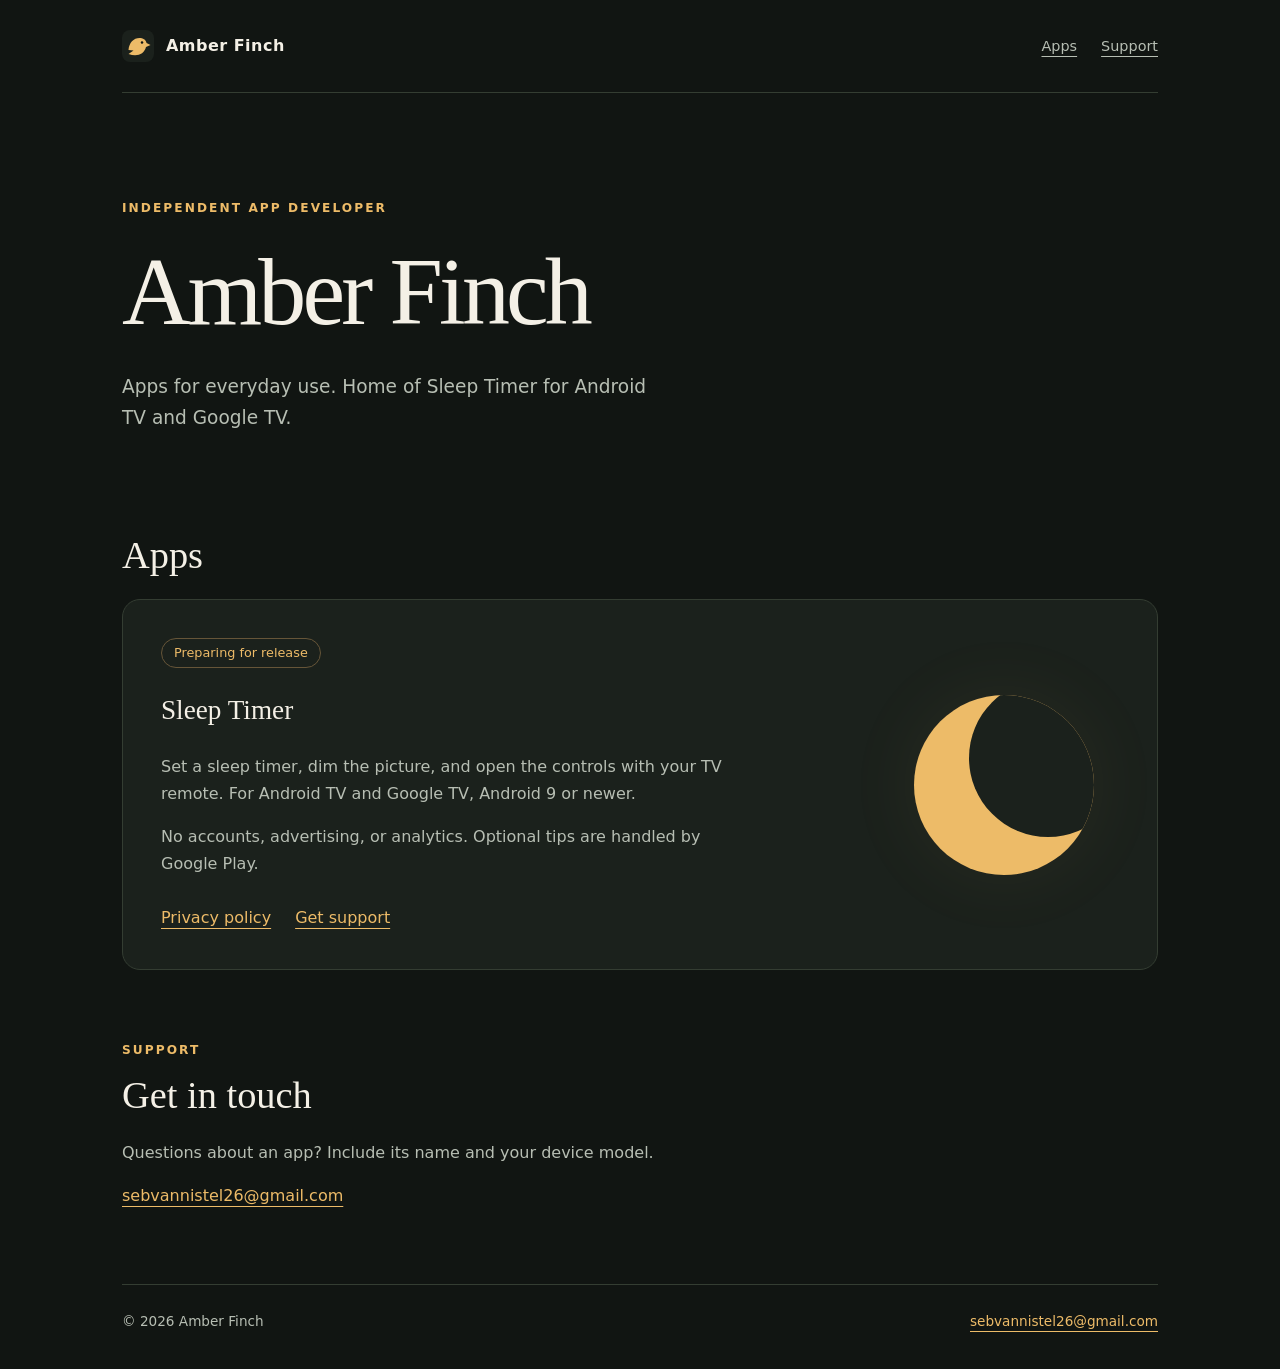
==== index.html @ c3c268f9 "Create Amber Finch website and Sleep Timer privacy policy" ====
<!doctype html>
<html lang="en"><head><meta charset="utf-8"><meta name="viewport" content="width=device-width, initial-scale=1"><title>Amber Finch — Independent apps</title><meta name="description" content="Amber Finch, independent app developer. Sleep Timer for Android TV and Google TV, privacy policies, and support."><meta name="theme-color" content="#111512"><link rel="icon" type="image/svg+xml" href="favicon.svg"><link rel="stylesheet" href="styles.css"></head>
<body><a class="skip" href="#main">Skip to content</a><div class="wrap"><header><a class="brand" href="index.html"><img src="favicon.svg" alt="" width="32" height="32">Amber Finch</a><nav aria-label="Main navigation"><a href="index.html#apps">Apps</a><a href="index.html#contact">Support</a></nav></header>
<main id="main"><section class="hero"><span class="eyebrow">Independent app developer</span><h1>Amber Finch</h1><p class="intro">Apps for everyday use. Home of Sleep Timer for Android TV and Google TV.</p></section><section id="apps" aria-labelledby="apps-title"><h2 id="apps-title">Apps</h2><article class="app"><div><span class="status">Preparing for release</span><h3>Sleep Timer</h3><p>Set a sleep timer, dim the picture, and open the controls with your TV remote. For Android TV and Google TV, Android 9 or newer.</p><p>No accounts, advertising, or analytics. Optional tips are handled by Google Play.</p><div class="links"><a href="sleep-timer/privacy/">Privacy policy</a><a href="mailto:sebvannistel26@gmail.com?subject=Sleep%20Timer%20support">Get support</a></div></div><div class="moon" aria-hidden="true"></div></article></section><section class="contact" id="contact"><span class="eyebrow">Support</span><h2>Get in touch</h2><p>Questions about an app? Include its name and your device model.</p><a href="mailto:sebvannistel26@gmail.com">sebvannistel26@gmail.com</a></section></main>
<footer><span>© 2026 Amber Finch</span><a href="mailto:sebvannistel26@gmail.com">sebvannistel26@gmail.com</a></footer></div></body></html>
---- styles.css ----
*{box-sizing:border-box} :root{color-scheme:dark;--bg:#111512;--panel:#1b211c;--ink:#f4f0e6;--muted:#b7beb3;--amber:#edbb68;--line:#343d32}html{scroll-behavior:smooth}body{margin:0;background:var(--bg);color:var(--ink);font-family:system-ui,-apple-system,BlinkMacSystemFont,"Segoe UI",sans-serif;line-height:1.7}a{color:var(--amber);text-underline-offset:5px}a:hover{color:#ffdc9b}a:focus-visible{outline:2px solid var(--amber);outline-offset:6px}.wrap{max-width:1100px;margin:auto;padding:0 32px}.skip{position:absolute;top:-90px;padding:10px;background:var(--panel)}.skip:focus{top:10px}header{display:flex;align-items:center;justify-content:space-between;gap:24px;padding:30px 0;border-bottom:1px solid var(--line)}.brand{color:var(--ink);text-decoration:none;display:flex;align-items:center;gap:12px;font-weight:600;letter-spacing:.03em}.brand img{width:32px;height:32px}nav{display:flex;gap:24px;font-size:.9rem}nav a{color:var(--muted)}.hero{padding:100px 0 70px;max-width:770px}.eyebrow{font-size:.76rem;letter-spacing:.17em;text-transform:uppercase;color:var(--amber);font-weight:600}h1,h2,h3{font-family:Georgia,"Times New Roman",serif;font-weight:400;line-height:1.12}h1{font-size:clamp(3.3rem,8vw,6rem);letter-spacing:-.04em;margin:18px 0 25px}h2{font-size:2.4rem;margin:12px 0 22px}h3{font-size:1.7rem}.intro{max-width:530px;font-size:1.16rem;color:var(--muted)}.app{border:1px solid var(--line);border-radius:18px;padding:38px;background:var(--panel);display:grid;grid-template-columns:1fr 230px;gap:36px;align-items:center}.app p{max-width:580px;color:var(--muted)}.status{display:inline-block;color:var(--amber);font-size:.8rem;border:1px solid #665538;border-radius:99px;padding:3px 12px}.links{display:flex;flex-wrap:wrap;gap:24px;margin-top:26px}.moon{width:180px;height:180px;border-radius:50%;margin:auto;background:var(--amber);box-shadow:0 0 80px #edbb6810;position:relative;overflow:hidden}.moon:after{content:"";position:absolute;width:158px;height:158px;border-radius:50%;background:var(--panel);left:55px;top:-16px}.contact{padding:65px 0 75px}.contact p{color:var(--muted)}footer{border-top:1px solid var(--line);padding:25px 0 35px;display:flex;justify-content:space-between;gap:20px;color:var(--muted);font-size:.85rem}.policy{max-width:780px;padding:65px 0 80px}.policy h1{font-size:clamp(2.8rem,6vw,4.2rem)}.policy h2{font-size:1.65rem;margin:42px 0 14px}.policy p{color:var(--muted)}.policy .meta{border-left:2px solid var(--amber);padding-left:20px;margin:30px 0}.policy .meta p{margin:4px 0}.policy strong{color:var(--ink)}@media(max-width:640px){.wrap{padding:0 22px}header{padding:22px 0}nav{gap:16px}.hero{padding:65px 0 45px}.app{grid-template-columns:1fr;padding:26px;gap:20px}.moon{width:110px;height:110px;margin:10px 0;grid-row:1}.moon:after{width:100px;height:100px;left:35px;top:-12px}footer{flex-direction:column;gap:6px}.contact a{overflow-wrap:anywhere}}
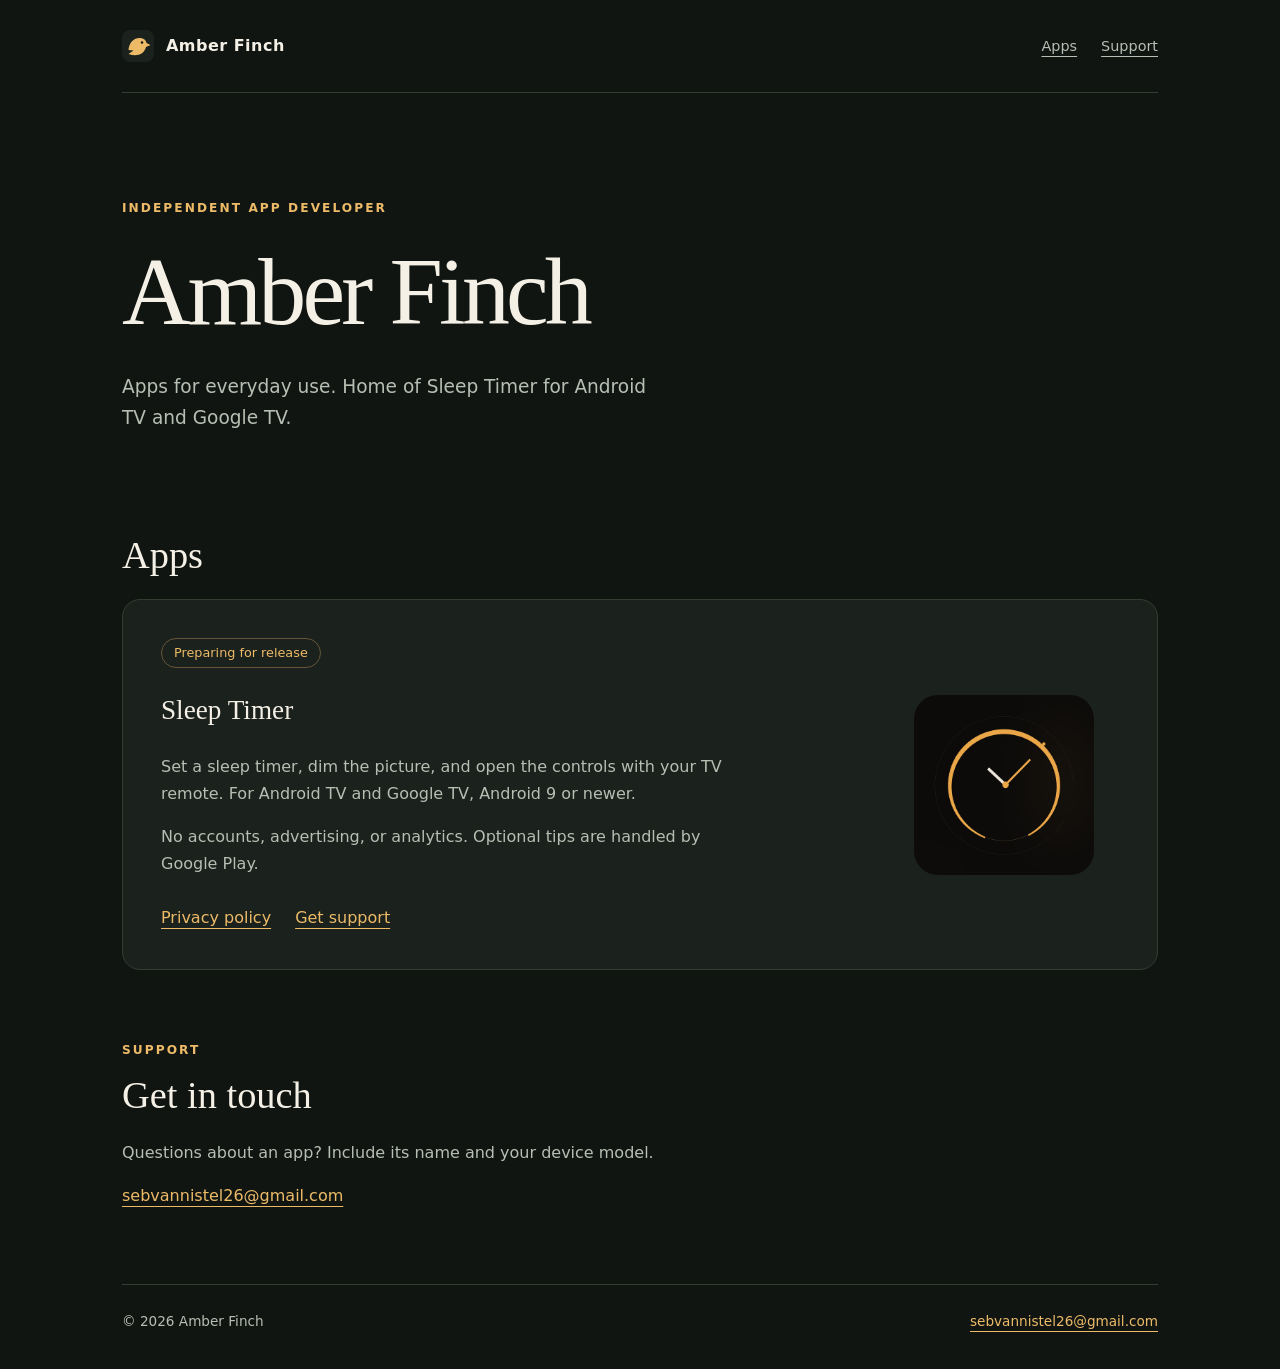
==== commit 134746d4: "Use the actual Sleep Timer logo on the website" ====
--- a/index.html
+++ b/index.html
@@ -1,5 +1,5 @@
 <!doctype html>
 <html lang="en"><head><meta charset="utf-8"><meta name="viewport" content="width=device-width, initial-scale=1"><title>Amber Finch — Independent apps</title><meta name="description" content="Amber Finch, independent app developer. Sleep Timer for Android TV and Google TV, privacy policies, and support."><meta name="theme-color" content="#111512"><link rel="icon" type="image/svg+xml" href="favicon.svg"><link rel="stylesheet" href="styles.css"></head>
 <body><a class="skip" href="#main">Skip to content</a><div class="wrap"><header><a class="brand" href="index.html"><img src="favicon.svg" alt="" width="32" height="32">Amber Finch</a><nav aria-label="Main navigation"><a href="index.html#apps">Apps</a><a href="index.html#contact">Support</a></nav></header>
-<main id="main"><section class="hero"><span class="eyebrow">Independent app developer</span><h1>Amber Finch</h1><p class="intro">Apps for everyday use. Home of Sleep Timer for Android TV and Google TV.</p></section><section id="apps" aria-labelledby="apps-title"><h2 id="apps-title">Apps</h2><article class="app"><div><span class="status">Preparing for release</span><h3>Sleep Timer</h3><p>Set a sleep timer, dim the picture, and open the controls with your TV remote. For Android TV and Google TV, Android 9 or newer.</p><p>No accounts, advertising, or analytics. Optional tips are handled by Google Play.</p><div class="links"><a href="sleep-timer/privacy/">Privacy policy</a><a href="mailto:sebvannistel26@gmail.com?subject=Sleep%20Timer%20support">Get support</a></div></div><div class="moon" aria-hidden="true"></div></article></section><section class="contact" id="contact"><span class="eyebrow">Support</span><h2>Get in touch</h2><p>Questions about an app? Include its name and your device model.</p><a href="mailto:sebvannistel26@gmail.com">sebvannistel26@gmail.com</a></section></main>
+<main id="main"><section class="hero"><span class="eyebrow">Independent app developer</span><h1>Amber Finch</h1><p class="intro">Apps for everyday use. Home of Sleep Timer for Android TV and Google TV.</p></section><section id="apps" aria-labelledby="apps-title"><h2 id="apps-title">Apps</h2><article class="app"><div><span class="status">Preparing for release</span><h3>Sleep Timer</h3><p>Set a sleep timer, dim the picture, and open the controls with your TV remote. For Android TV and Google TV, Android 9 or newer.</p><p>No accounts, advertising, or analytics. Optional tips are handled by Google Play.</p><div class="links"><a href="sleep-timer/privacy/">Privacy policy</a><a href="mailto:sebvannistel26@gmail.com?subject=Sleep%20Timer%20support">Get support</a></div></div><img class="app-logo" src="assets/sleep-timer-icon.png" alt="Sleep Timer logo: an amber clock on a dark background" width="512" height="512"></article></section><section class="contact" id="contact"><span class="eyebrow">Support</span><h2>Get in touch</h2><p>Questions about an app? Include its name and your device model.</p><a href="mailto:sebvannistel26@gmail.com">sebvannistel26@gmail.com</a></section></main>
 <footer><span>© 2026 Amber Finch</span><a href="mailto:sebvannistel26@gmail.com">sebvannistel26@gmail.com</a></footer></div></body></html>
--- a/styles.css
+++ b/styles.css
@@ -1 +1 @@
-*{box-sizing:border-box} :root{color-scheme:dark;--bg:#111512;--panel:#1b211c;--ink:#f4f0e6;--muted:#b7beb3;--amber:#edbb68;--line:#343d32}html{scroll-behavior:smooth}body{margin:0;background:var(--bg);color:var(--ink);font-family:system-ui,-apple-system,BlinkMacSystemFont,"Segoe UI",sans-serif;line-height:1.7}a{color:var(--amber);text-underline-offset:5px}a:hover{color:#ffdc9b}a:focus-visible{outline:2px solid var(--amber);outline-offset:6px}.wrap{max-width:1100px;margin:auto;padding:0 32px}.skip{position:absolute;top:-90px;padding:10px;background:var(--panel)}.skip:focus{top:10px}header{display:flex;align-items:center;justify-content:space-between;gap:24px;padding:30px 0;border-bottom:1px solid var(--line)}.brand{color:var(--ink);text-decoration:none;display:flex;align-items:center;gap:12px;font-weight:600;letter-spacing:.03em}.brand img{width:32px;height:32px}nav{display:flex;gap:24px;font-size:.9rem}nav a{color:var(--muted)}.hero{padding:100px 0 70px;max-width:770px}.eyebrow{font-size:.76rem;letter-spacing:.17em;text-transform:uppercase;color:var(--amber);font-weight:600}h1,h2,h3{font-family:Georgia,"Times New Roman",serif;font-weight:400;line-height:1.12}h1{font-size:clamp(3.3rem,8vw,6rem);letter-spacing:-.04em;margin:18px 0 25px}h2{font-size:2.4rem;margin:12px 0 22px}h3{font-size:1.7rem}.intro{max-width:530px;font-size:1.16rem;color:var(--muted)}.app{border:1px solid var(--line);border-radius:18px;padding:38px;background:var(--panel);display:grid;grid-template-columns:1fr 230px;gap:36px;align-items:center}.app p{max-width:580px;color:var(--muted)}.status{display:inline-block;color:var(--amber);font-size:.8rem;border:1px solid #665538;border-radius:99px;padding:3px 12px}.links{display:flex;flex-wrap:wrap;gap:24px;margin-top:26px}.moon{width:180px;height:180px;border-radius:50%;margin:auto;background:var(--amber);box-shadow:0 0 80px #edbb6810;position:relative;overflow:hidden}.moon:after{content:"";position:absolute;width:158px;height:158px;border-radius:50%;background:var(--panel);left:55px;top:-16px}.contact{padding:65px 0 75px}.contact p{color:var(--muted)}footer{border-top:1px solid var(--line);padding:25px 0 35px;display:flex;justify-content:space-between;gap:20px;color:var(--muted);font-size:.85rem}.policy{max-width:780px;padding:65px 0 80px}.policy h1{font-size:clamp(2.8rem,6vw,4.2rem)}.policy h2{font-size:1.65rem;margin:42px 0 14px}.policy p{color:var(--muted)}.policy .meta{border-left:2px solid var(--amber);padding-left:20px;margin:30px 0}.policy .meta p{margin:4px 0}.policy strong{color:var(--ink)}@media(max-width:640px){.wrap{padding:0 22px}header{padding:22px 0}nav{gap:16px}.hero{padding:65px 0 45px}.app{grid-template-columns:1fr;padding:26px;gap:20px}.moon{width:110px;height:110px;margin:10px 0;grid-row:1}.moon:after{width:100px;height:100px;left:35px;top:-12px}footer{flex-direction:column;gap:6px}.contact a{overflow-wrap:anywhere}}+*{box-sizing:border-box} :root{color-scheme:dark;--bg:#111512;--panel:#1b211c;--ink:#f4f0e6;--muted:#b7beb3;--amber:#edbb68;--line:#343d32}html{scroll-behavior:smooth}body{margin:0;background:var(--bg);color:var(--ink);font-family:system-ui,-apple-system,BlinkMacSystemFont,"Segoe UI",sans-serif;line-height:1.7}a{color:var(--amber);text-underline-offset:5px}a:hover{color:#ffdc9b}a:focus-visible{outline:2px solid var(--amber);outline-offset:6px}.wrap{max-width:1100px;margin:auto;padding:0 32px}.skip{position:absolute;top:-90px;padding:10px;background:var(--panel)}.skip:focus{top:10px}header{display:flex;align-items:center;justify-content:space-between;gap:24px;padding:30px 0;border-bottom:1px solid var(--line)}.brand{color:var(--ink);text-decoration:none;display:flex;align-items:center;gap:12px;font-weight:600;letter-spacing:.03em}.brand img{width:32px;height:32px}nav{display:flex;gap:24px;font-size:.9rem}nav a{color:var(--muted)}.hero{padding:100px 0 70px;max-width:770px}.eyebrow{font-size:.76rem;letter-spacing:.17em;text-transform:uppercase;color:var(--amber);font-weight:600}h1,h2,h3{font-family:Georgia,"Times New Roman",serif;font-weight:400;line-height:1.12}h1{font-size:clamp(3.3rem,8vw,6rem);letter-spacing:-.04em;margin:18px 0 25px}h2{font-size:2.4rem;margin:12px 0 22px}h3{font-size:1.7rem}.intro{max-width:530px;font-size:1.16rem;color:var(--muted)}.app{border:1px solid var(--line);border-radius:18px;padding:38px;background:var(--panel);display:grid;grid-template-columns:1fr 230px;gap:36px;align-items:center}.app p{max-width:580px;color:var(--muted)}.status{display:inline-block;color:var(--amber);font-size:.8rem;border:1px solid #665538;border-radius:99px;padding:3px 12px}.links{display:flex;flex-wrap:wrap;gap:24px;margin-top:26px}.app-logo{display:block;width:180px;height:auto;max-width:100%;margin:auto;border-radius:24px}.contact{padding:65px 0 75px}.contact p{color:var(--muted)}footer{border-top:1px solid var(--line);padding:25px 0 35px;display:flex;justify-content:space-between;gap:20px;color:var(--muted);font-size:.85rem}.policy{max-width:780px;padding:65px 0 80px}.policy h1{font-size:clamp(2.8rem,6vw,4.2rem)}.policy h2{font-size:1.65rem;margin:42px 0 14px}.policy p{color:var(--muted)}.policy .meta{border-left:2px solid var(--amber);padding-left:20px;margin:30px 0}.policy .meta p{margin:4px 0}.policy strong{color:var(--ink)}@media(max-width:640px){.wrap{padding:0 22px}header{padding:22px 0}nav{gap:16px}.hero{padding:65px 0 45px}.app{grid-template-columns:1fr;padding:26px;gap:20px}.app-logo{width:110px;margin:10px 0;grid-row:1;border-radius:16px}footer{flex-direction:column;gap:6px}.contact a{overflow-wrap:anywhere}}
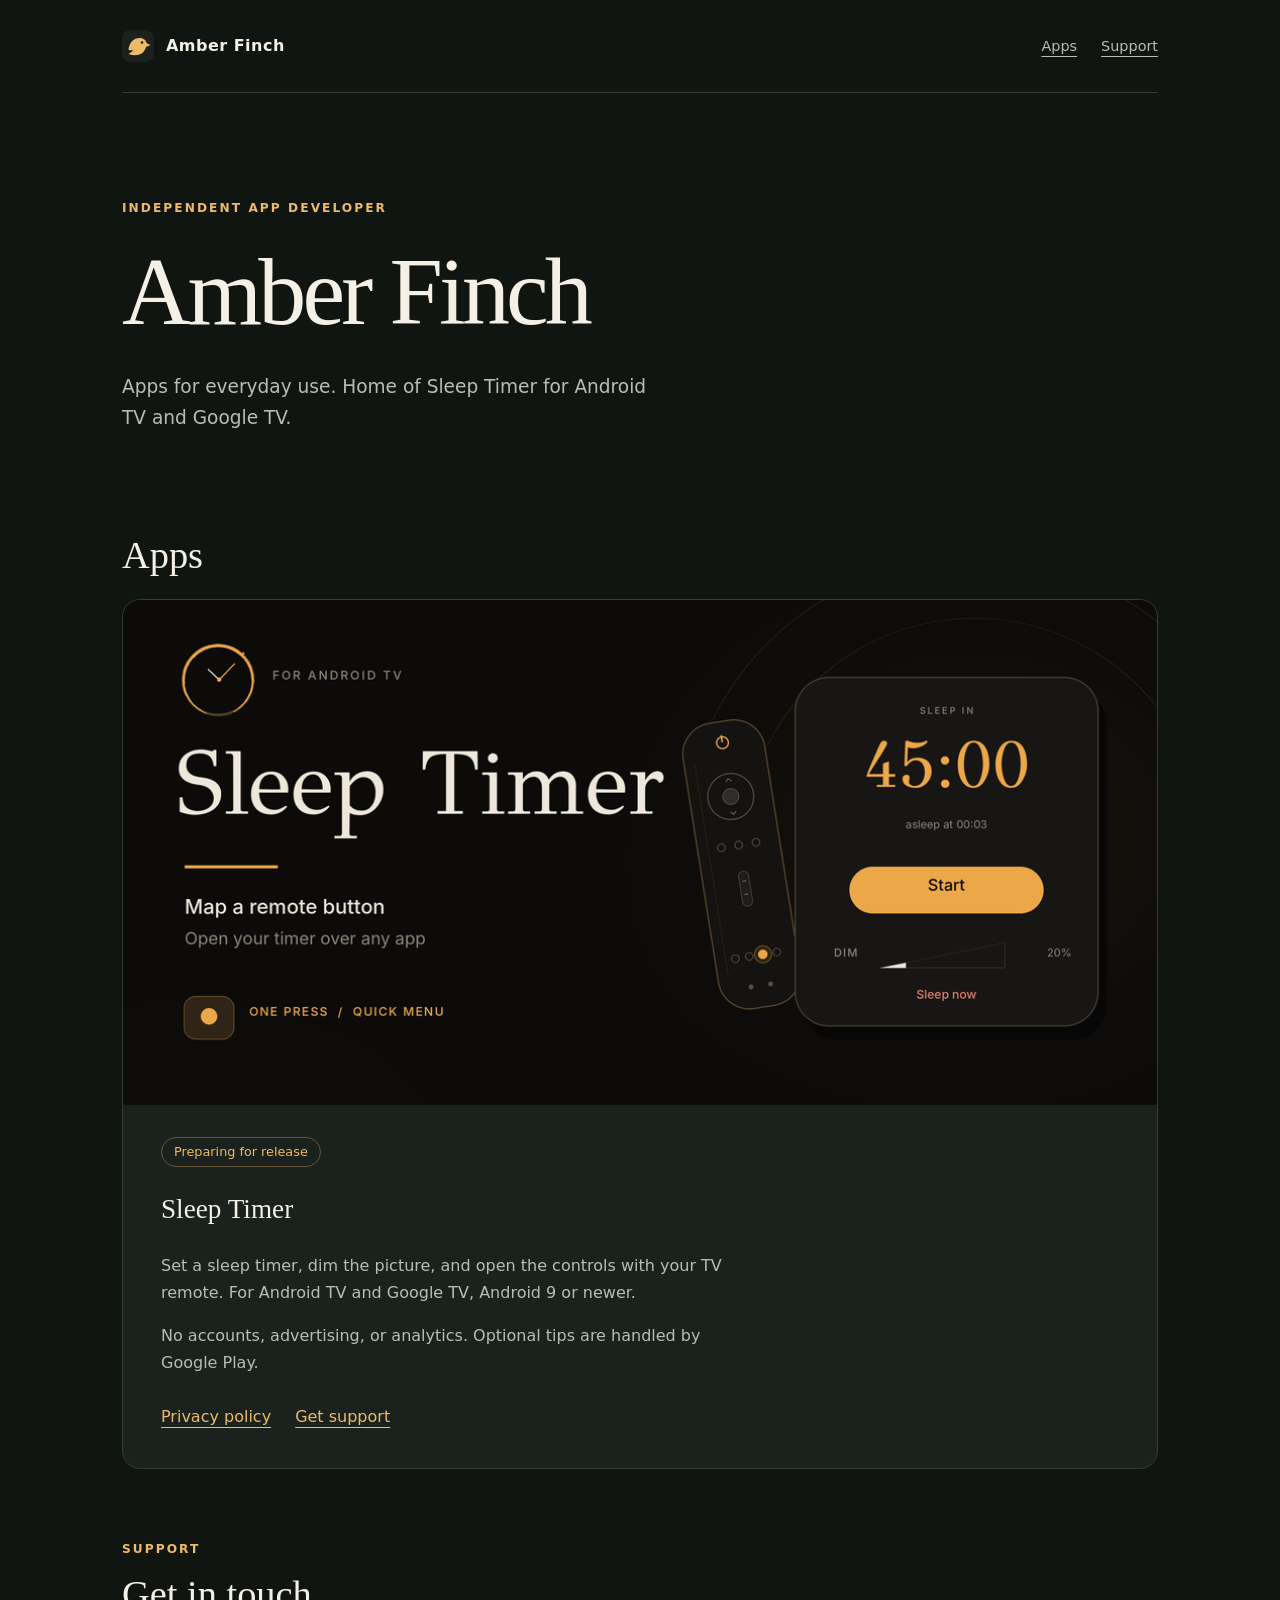
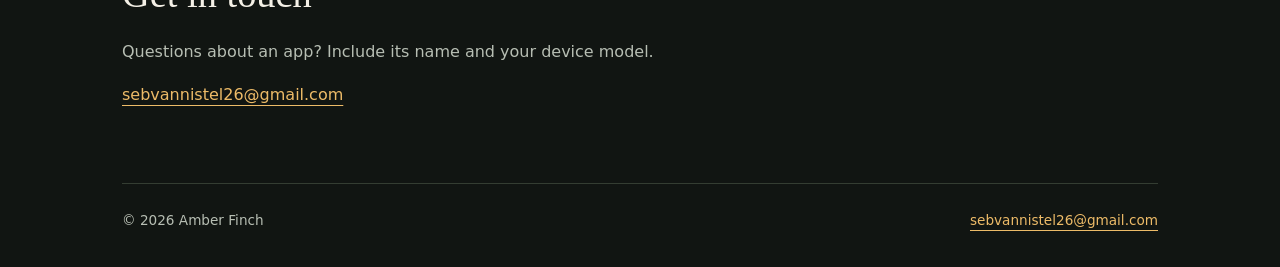
==== commit bec19f98: "Display the Sleep Timer banner at full width without cropping" ====
--- a/index.html
+++ b/index.html
@@ -1,5 +1,5 @@
 <!doctype html>
-<html lang="en"><head><meta charset="utf-8"><meta name="viewport" content="width=device-width, initial-scale=1"><title>Amber Finch — Independent apps</title><meta name="description" content="Amber Finch, independent app developer. Sleep Timer for Android TV and Google TV, privacy policies, and support."><meta name="theme-color" content="#111512"><link rel="icon" type="image/svg+xml" href="favicon.svg"><link rel="stylesheet" href="styles.css"></head>
+<html lang="en"><head><meta charset="utf-8"><meta name="viewport" content="width=device-width, initial-scale=1"><title>Amber Finch — Independent apps</title><meta name="description" content="Amber Finch, independent app developer. Sleep Timer for Android TV and Google TV, privacy policies, and support."><meta name="theme-color" content="#111512"><link rel="icon" type="image/svg+xml" href="favicon.svg"><link rel="stylesheet" href="styles.css?v=banner-1"></head>
 <body><a class="skip" href="#main">Skip to content</a><div class="wrap"><header><a class="brand" href="index.html"><img src="favicon.svg" alt="" width="32" height="32">Amber Finch</a><nav aria-label="Main navigation"><a href="index.html#apps">Apps</a><a href="index.html#contact">Support</a></nav></header>
-<main id="main"><section class="hero"><span class="eyebrow">Independent app developer</span><h1>Amber Finch</h1><p class="intro">Apps for everyday use. Home of Sleep Timer for Android TV and Google TV.</p></section><section id="apps" aria-labelledby="apps-title"><h2 id="apps-title">Apps</h2><article class="app"><div><span class="status">Preparing for release</span><h3>Sleep Timer</h3><p>Set a sleep timer, dim the picture, and open the controls with your TV remote. For Android TV and Google TV, Android 9 or newer.</p><p>No accounts, advertising, or analytics. Optional tips are handled by Google Play.</p><div class="links"><a href="sleep-timer/privacy/">Privacy policy</a><a href="mailto:sebvannistel26@gmail.com?subject=Sleep%20Timer%20support">Get support</a></div></div><img class="app-logo" src="assets/sleep-timer-icon.png" alt="Sleep Timer logo: an amber clock on a dark background" width="512" height="512"></article></section><section class="contact" id="contact"><span class="eyebrow">Support</span><h2>Get in touch</h2><p>Questions about an app? Include its name and your device model.</p><a href="mailto:sebvannistel26@gmail.com">sebvannistel26@gmail.com</a></section></main>
+<main id="main"><section class="hero"><span class="eyebrow">Independent app developer</span><h1>Amber Finch</h1><p class="intro">Apps for everyday use. Home of Sleep Timer for Android TV and Google TV.</p></section><section id="apps" aria-labelledby="apps-title"><h2 id="apps-title">Apps</h2><article class="app"><img class="app-banner" src="assets/sleep-timer-banner.png" alt="Sleep Timer for Android TV: amber clock logo, remote shortcut, and timer controls" width="1024" height="500"><div class="app-details"><span class="status">Preparing for release</span><h3>Sleep Timer</h3><p>Set a sleep timer, dim the picture, and open the controls with your TV remote. For Android TV and Google TV, Android 9 or newer.</p><p>No accounts, advertising, or analytics. Optional tips are handled by Google Play.</p><div class="links"><a href="sleep-timer/privacy/">Privacy policy</a><a href="mailto:sebvannistel26@gmail.com?subject=Sleep%20Timer%20support">Get support</a></div></div></article></section><section class="contact" id="contact"><span class="eyebrow">Support</span><h2>Get in touch</h2><p>Questions about an app? Include its name and your device model.</p><a href="mailto:sebvannistel26@gmail.com">sebvannistel26@gmail.com</a></section></main>
 <footer><span>© 2026 Amber Finch</span><a href="mailto:sebvannistel26@gmail.com">sebvannistel26@gmail.com</a></footer></div></body></html>
--- a/styles.css
+++ b/styles.css
@@ -1 +1 @@
-*{box-sizing:border-box} :root{color-scheme:dark;--bg:#111512;--panel:#1b211c;--ink:#f4f0e6;--muted:#b7beb3;--amber:#edbb68;--line:#343d32}html{scroll-behavior:smooth}body{margin:0;background:var(--bg);color:var(--ink);font-family:system-ui,-apple-system,BlinkMacSystemFont,"Segoe UI",sans-serif;line-height:1.7}a{color:var(--amber);text-underline-offset:5px}a:hover{color:#ffdc9b}a:focus-visible{outline:2px solid var(--amber);outline-offset:6px}.wrap{max-width:1100px;margin:auto;padding:0 32px}.skip{position:absolute;top:-90px;padding:10px;background:var(--panel)}.skip:focus{top:10px}header{display:flex;align-items:center;justify-content:space-between;gap:24px;padding:30px 0;border-bottom:1px solid var(--line)}.brand{color:var(--ink);text-decoration:none;display:flex;align-items:center;gap:12px;font-weight:600;letter-spacing:.03em}.brand img{width:32px;height:32px}nav{display:flex;gap:24px;font-size:.9rem}nav a{color:var(--muted)}.hero{padding:100px 0 70px;max-width:770px}.eyebrow{font-size:.76rem;letter-spacing:.17em;text-transform:uppercase;color:var(--amber);font-weight:600}h1,h2,h3{font-family:Georgia,"Times New Roman",serif;font-weight:400;line-height:1.12}h1{font-size:clamp(3.3rem,8vw,6rem);letter-spacing:-.04em;margin:18px 0 25px}h2{font-size:2.4rem;margin:12px 0 22px}h3{font-size:1.7rem}.intro{max-width:530px;font-size:1.16rem;color:var(--muted)}.app{border:1px solid var(--line);border-radius:18px;padding:38px;background:var(--panel);display:grid;grid-template-columns:1fr 230px;gap:36px;align-items:center}.app p{max-width:580px;color:var(--muted)}.status{display:inline-block;color:var(--amber);font-size:.8rem;border:1px solid #665538;border-radius:99px;padding:3px 12px}.links{display:flex;flex-wrap:wrap;gap:24px;margin-top:26px}.app-logo{display:block;width:180px;height:auto;max-width:100%;margin:auto;border-radius:24px}.contact{padding:65px 0 75px}.contact p{color:var(--muted)}footer{border-top:1px solid var(--line);padding:25px 0 35px;display:flex;justify-content:space-between;gap:20px;color:var(--muted);font-size:.85rem}.policy{max-width:780px;padding:65px 0 80px}.policy h1{font-size:clamp(2.8rem,6vw,4.2rem)}.policy h2{font-size:1.65rem;margin:42px 0 14px}.policy p{color:var(--muted)}.policy .meta{border-left:2px solid var(--amber);padding-left:20px;margin:30px 0}.policy .meta p{margin:4px 0}.policy strong{color:var(--ink)}@media(max-width:640px){.wrap{padding:0 22px}header{padding:22px 0}nav{gap:16px}.hero{padding:65px 0 45px}.app{grid-template-columns:1fr;padding:26px;gap:20px}.app-logo{width:110px;margin:10px 0;grid-row:1;border-radius:16px}footer{flex-direction:column;gap:6px}.contact a{overflow-wrap:anywhere}}+*{box-sizing:border-box} :root{color-scheme:dark;--bg:#111512;--panel:#1b211c;--ink:#f4f0e6;--muted:#b7beb3;--amber:#edbb68;--line:#343d32}html{scroll-behavior:smooth}body{margin:0;background:var(--bg);color:var(--ink);font-family:system-ui,-apple-system,BlinkMacSystemFont,"Segoe UI",sans-serif;line-height:1.7}a{color:var(--amber);text-underline-offset:5px}a:hover{color:#ffdc9b}a:focus-visible{outline:2px solid var(--amber);outline-offset:6px}.wrap{max-width:1100px;margin:auto;padding:0 32px}.skip{position:absolute;top:-90px;padding:10px;background:var(--panel)}.skip:focus{top:10px}header{display:flex;align-items:center;justify-content:space-between;gap:24px;padding:30px 0;border-bottom:1px solid var(--line)}.brand{color:var(--ink);text-decoration:none;display:flex;align-items:center;gap:12px;font-weight:600;letter-spacing:.03em}.brand img{width:32px;height:32px}nav{display:flex;gap:24px;font-size:.9rem}nav a{color:var(--muted)}.hero{padding:100px 0 70px;max-width:770px}.eyebrow{font-size:.76rem;letter-spacing:.17em;text-transform:uppercase;color:var(--amber);font-weight:600}h1,h2,h3{font-family:Georgia,"Times New Roman",serif;font-weight:400;line-height:1.12}h1{font-size:clamp(3.3rem,8vw,6rem);letter-spacing:-.04em;margin:18px 0 25px}h2{font-size:2.4rem;margin:12px 0 22px}h3{font-size:1.7rem}.intro{max-width:530px;font-size:1.16rem;color:var(--muted)}.app{border:1px solid var(--line);border-radius:18px;background:var(--panel);overflow:hidden}.app-banner{display:block;width:100%;height:auto;aspect-ratio:1024/500;object-fit:contain}.app-details{padding:32px 38px 38px;min-width:0}.app p{max-width:580px;color:var(--muted)}.status{display:inline-block;color:var(--amber);font-size:.8rem;border:1px solid #665538;border-radius:99px;padding:3px 12px}.links{display:flex;flex-wrap:wrap;gap:24px;margin-top:26px}.contact{padding:65px 0 75px}.contact p{color:var(--muted)}footer{border-top:1px solid var(--line);padding:25px 0 35px;display:flex;justify-content:space-between;gap:20px;color:var(--muted);font-size:.85rem}.policy{max-width:780px;padding:65px 0 80px}.policy h1{font-size:clamp(2.8rem,6vw,4.2rem)}.policy h2{font-size:1.65rem;margin:42px 0 14px}.policy p{color:var(--muted)}.policy .meta{border-left:2px solid var(--amber);padding-left:20px;margin:30px 0}.policy .meta p{margin:4px 0}.policy strong{color:var(--ink)}@media(max-width:640px){.wrap{padding:0 22px}header{padding:22px 0}nav{gap:16px}.hero{padding:65px 0 45px}.app-details{padding:24px}footer{flex-direction:column;gap:6px}.contact a{overflow-wrap:anywhere}}
